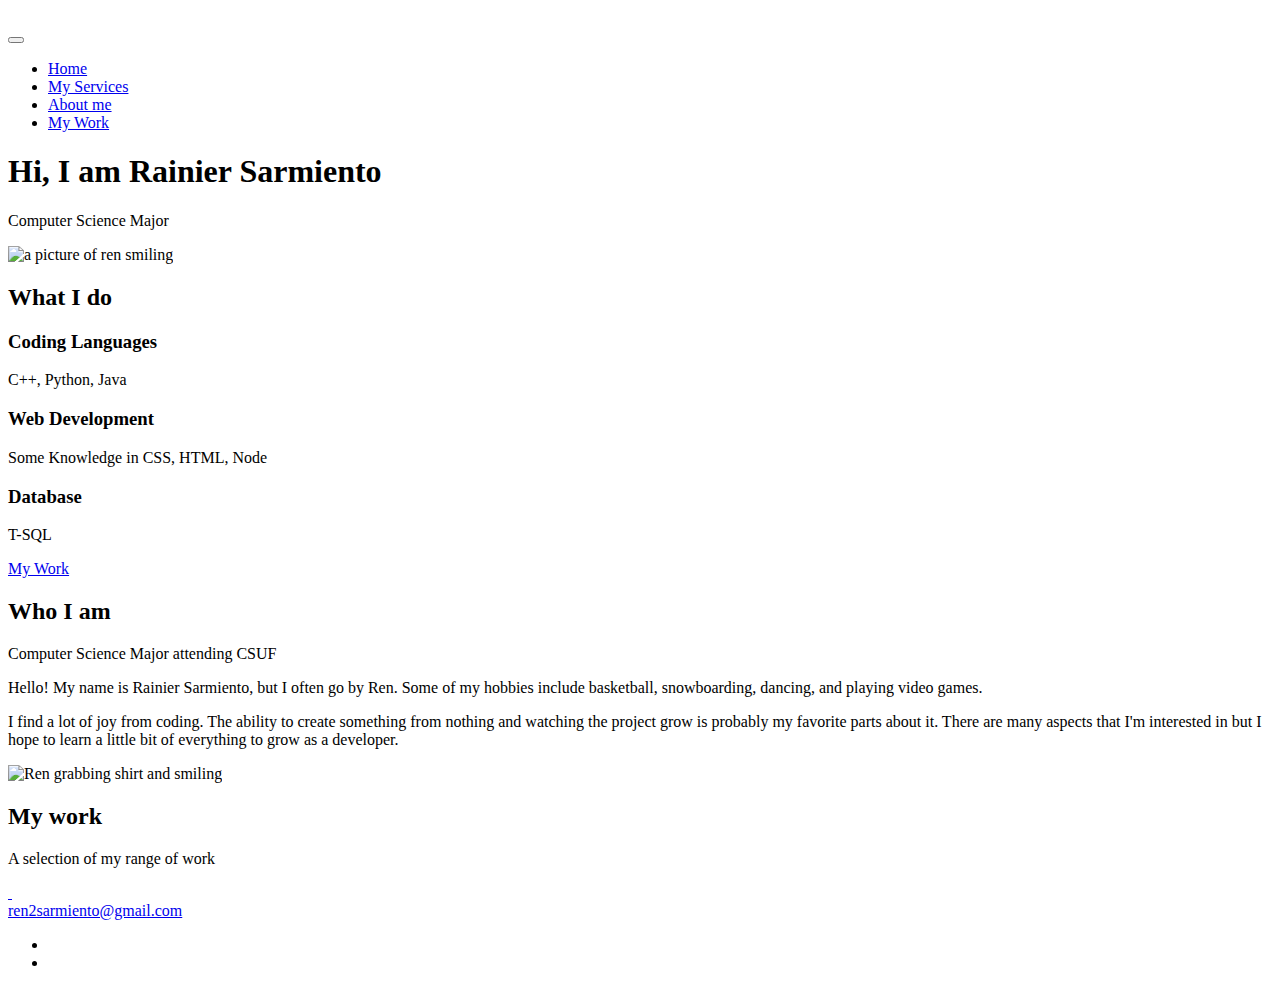
==== index.html @ 9c80d0d9 "Add files via upload" ====
<!DOCTYPE html>
<html lang="en">
    <head>
        <meta charset="UTF-8">
        <meta name="viewport" content="width=device-width, initial-scale=1.0">
        <title>DevJane Portfolio Website</title>
        <link rel="stylesheet" href="https://cdnjs.cloudflare.com/ajax/libs/normalize/7.0.0/normalize.min.css">
        <link rel="stylesheet" href="https://cdnjs.cloudflare.com/ajax/libs/font-awesome/5.11.2/css/all.css" integrity="sha256-46qynGAkLSFpVbEBog43gvNhfrOj+BmwXdxFgVK/Kvc=" crossorigin="anonymous" />  
        
        <!-- Update these with your own fonts -->
        <link href="https://fonts.googleapis.com/css?family=Source+Code+Pro:400,900|Source+Sans+Pro:300,900&display=swap" rel="stylesheet">
        
        <link rel="stylesheet" href="css/style.css">

    </head>
    <body>
        <header>
            <div class="logo">
                <img src="img/devjane.png" alt="">
            </div>
            <button class="nav-toggle" aria-label="toggle navigation">
                <span class="hamburger"></span>
            </button>
            <nav class="nav">
                <ul class="nav__list">
                    <li class="nav__item"><a href="#home" class="nav__link">Home</a></li>
                    <li class="nav__item"><a href="#services" class="nav__link">My Services</a></li>
                    <li class="nav__item"><a href="#about" class="nav__link">About me</a></li>
                    <li class="nav__item"><a href="#work" class="nav__link">My Work</a></li>
                </ul>
            </nav>
        </header>
        
        <!-- Introduction -->
        <section class="intro" id="home">
            <h1 class="section__title section__title--intro">
                Hi, I am <strong>Rainier Sarmiento</strong>
            </h1>
            <p class="section__subtitle section__subtitle--intro">Computer Science Major</p>
            <img src="img/realrenheadshot.jpg" alt="a picture of ren smiling" class="intro__img">
        </section>
        
        
        <!-- My services -->
        <section class="my-services" id="services">
            <h2 class="section__title section__title--services">What I do</h2>
            <div class="services">
                <div class="service">
                    <h3>Coding Languages</h3>
                    <p>
                        C++, Python, Java
                    </p>
                </div> <!-- / service -->
                
                <div class="service">
                    <h3>Web Development</h3>
                    <p>Some Knowledge in CSS, HTML, Node</p>
                </div> <!-- / service -->
       
                <div class="service">
                    <h3>Database</h3>
                    <p>T-SQL</p>
                </div> <!-- / service -->
            </div> <!-- / services -->
            
            <a href="#work" class="btn">My Work</a>
        </section>
        
        
        <!-- About me -->
        <section class="about-me" id="about">
           <h2 class="section__title section__title--about">Who I am</h2>
           <p class="section__subtitle section__subtitle--about">Computer Science Major attending CSUF</p>
           
           <div class="about-me__body">
               <p>Hello! My name is Rainier Sarmiento, but I often go by Ren. Some of my hobbies include 
                   basketball, snowboarding, dancing, and playing video games.
                </p>
               <p>I find a lot of joy from coding. The ability to create something from nothing and watching
                   the project grow is probably my favorite parts about it. There are many aspects that I'm interested
                   in but I hope to learn a little bit of everything to grow as a developer.
                </p>
           </div>
           
           <img src="img/rengrabshirt.jpg" alt="Ren grabbing shirt and smiling" class="about-me__img">
        </section>
        
        <!-- My Work -->
        <section class="my-work" id="work">
            <h2 class="section__title section__title--work">My work</h2>
            <p class="section__subtitle section__subtitle--work">A selection of my range of work</p>
            
            <div class="portfolio">
                <!-- Portfolio item 01 -->
                <a href="portfolio-item1.html" class="portfolio__item">
                    <img src="img/portitem1.jpeg" alt="" class="portfolio__img">
                </a>
                
                <!-- Portfolio item 02 -->
                <a href="portfolio-item2.html" class="portfolio__item">
                    <img src="img/portitem2.jpeg" alt="" class="portfolio__img">
                </a>
 
        </section>
        
        
        <!-- Footer -->
        <footer class="footer">
            <!-- replace with your own email address -->
            <a href="mailto:rensarmiento@gmail.com" class="footer__link">ren2sarmiento@gmail.com</a>
            <ul class="social-list">
                <li class="social-list__item">
                    <a class="social-list__link" href="https://instagram.com/rensarmiento">
                        <i class="fab fa-instagram"></i>
                    </a>
                </li>
                <li class="social-list__item">
                    <a class="social-list__link" href="https://github.com/rensarmiento">
                        <i class="fab fa-github"></i>
                    </a>
                </li>
            </ul>
        </footer>
        
        
        <script src="js/index.js"></script>
        
    </body>
</html>
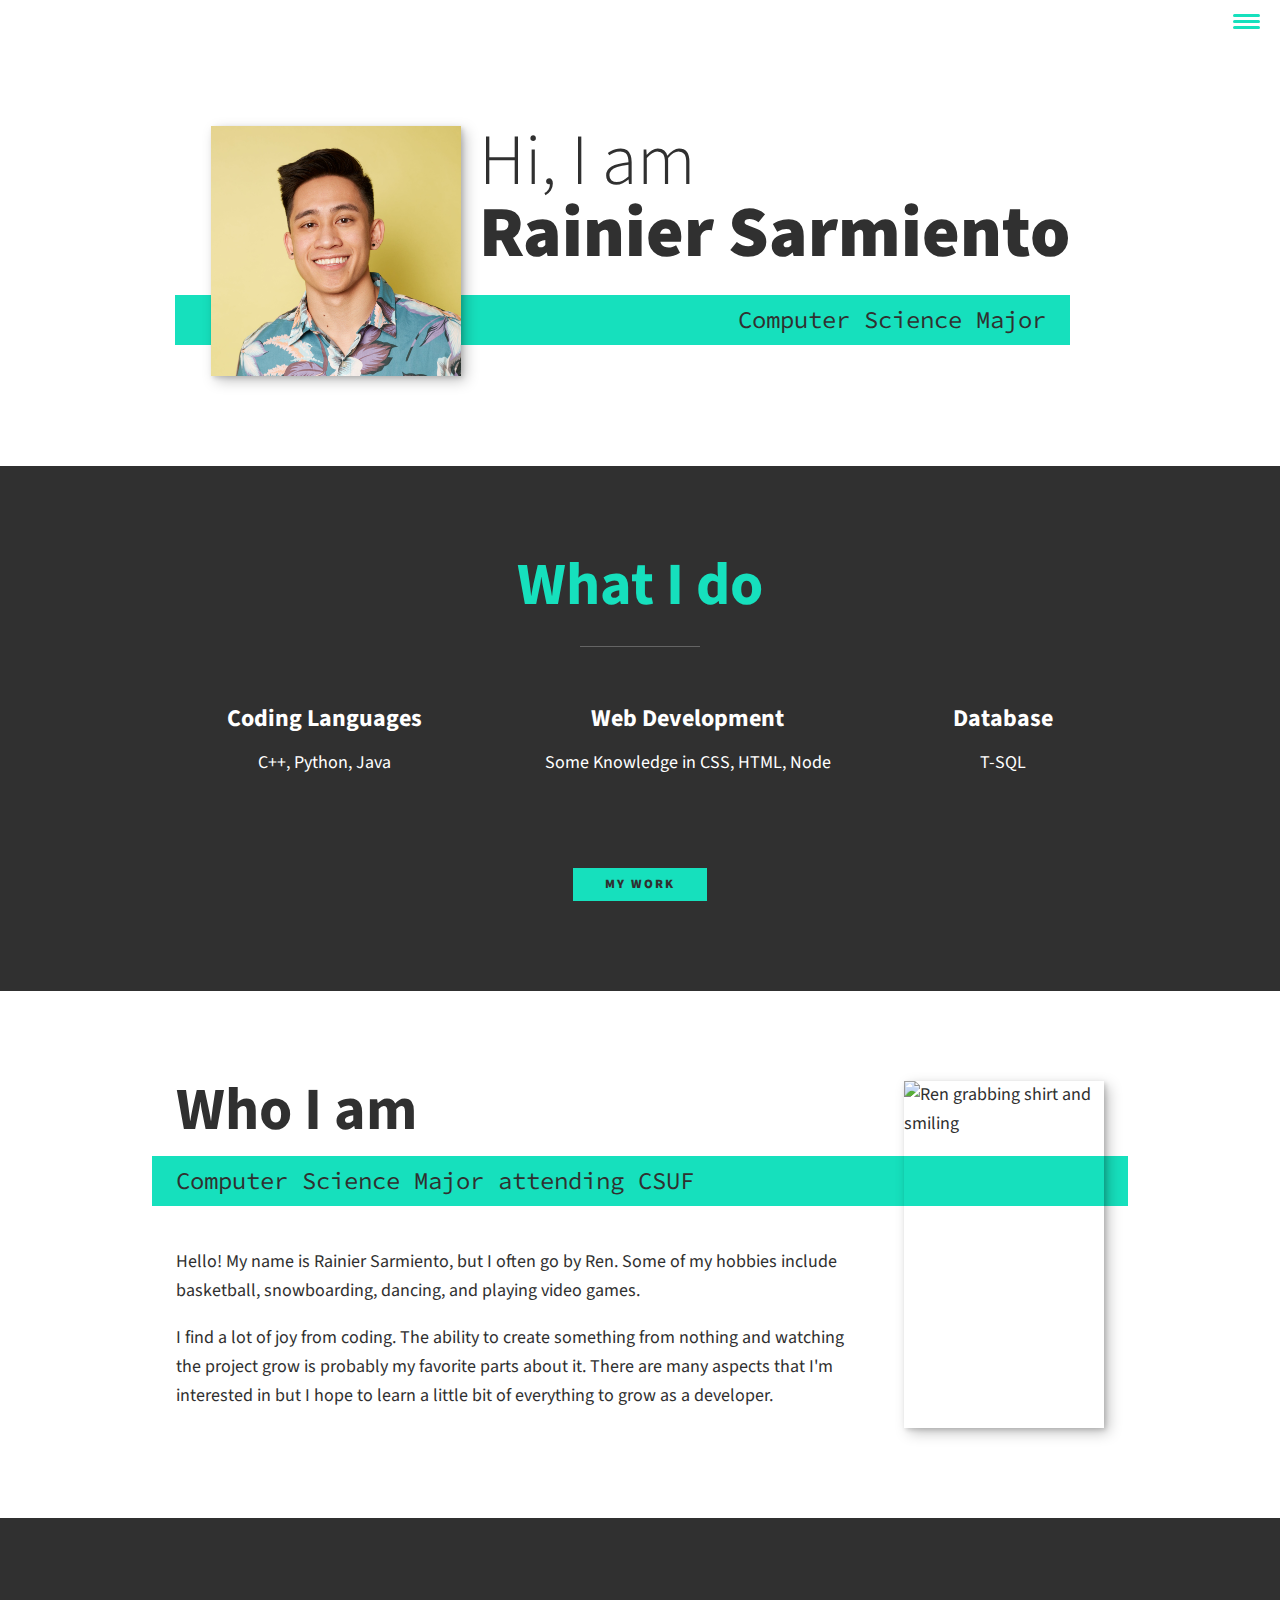
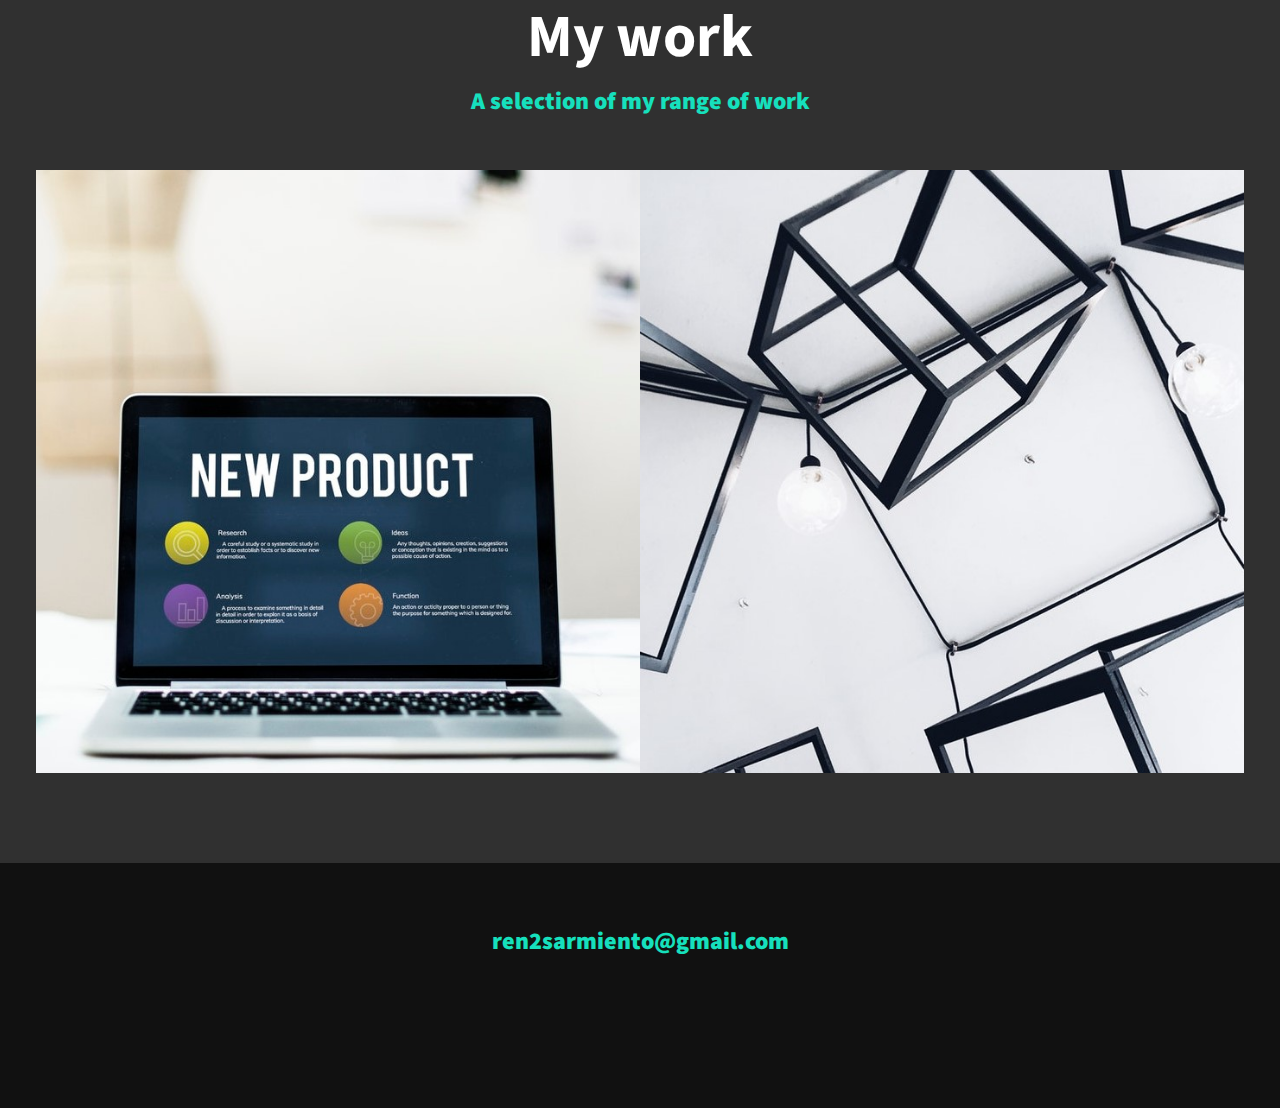
==== commit 55d8c998: "Update index.html" ====
--- a/index.html
+++ b/index.html
@@ -3,7 +3,7 @@
     <head>
         <meta charset="UTF-8">
         <meta name="viewport" content="width=device-width, initial-scale=1.0">
-        <title>DevJane Portfolio Website</title>
+        <title>Ren Sarmiento Portfolio Website</title>
         <link rel="stylesheet" href="https://cdnjs.cloudflare.com/ajax/libs/normalize/7.0.0/normalize.min.css">
         <link rel="stylesheet" href="https://cdnjs.cloudflare.com/ajax/libs/font-awesome/5.11.2/css/all.css" integrity="sha256-46qynGAkLSFpVbEBog43gvNhfrOj+BmwXdxFgVK/Kvc=" crossorigin="anonymous" />  
         
@@ -16,7 +16,7 @@
     <body>
         <header>
             <div class="logo">
-                <img src="img/devjane.png" alt="">
+                <img src="" alt="">
             </div>
             <button class="nav-toggle" aria-label="toggle navigation">
                 <span class="hamburger"></span>
@@ -82,7 +82,7 @@
                 </p>
            </div>
            
-           <img src="img/rengrabshirt.jpg" alt="Ren grabbing shirt and smiling" class="about-me__img">
+           <img src="img/rengrabshirt1.jpg" alt="Ren grabbing shirt and smiling" class="about-me__img">
         </section>
         
         <!-- My Work -->
@@ -126,4 +126,4 @@
         <script src="js/index.js"></script>
         
     </body>
-</html>+</html>
--- a/css/style.css
+++ b/css/style.css
@@ -0,0 +1,458 @@
+*,
+*::before,
+*::after {
+  box-sizing: border-box;
+}
+
+/* Custom Properties, update these for your own design */
+
+:root {
+  --ff-primary: "Source Sans Pro", sans-serif;
+  --ff-secondary: "Source Code Pro", monospace;
+
+  --fw-reg: 300;
+  --fw-bold: 900;
+
+  --clr-light: #fff;
+  --clr-dark: #303030;
+  --clr-accent: #16e0bd;
+
+  --fs-h1: 3rem;
+  --fs-h2: 2.25rem;
+  --fs-h3: 1.25rem;
+  --fs-body: 1rem;
+
+  --bs: 0.25em 0.25em 0.75em rgba(0, 0, 0, 0.25),
+    0.125em 0.125em 0.25em rgba(0, 0, 0, 0.15);
+}
+
+@media (min-width: 800px) {
+  :root {
+    --fs-h1: 4.5rem;
+    --fs-h2: 3.75rem;
+    --fs-h3: 1.5rem;
+    --fs-body: 1.125rem;
+  }
+}
+
+/* General styles */
+
+html {
+  scroll-behavior: smooth;
+}
+
+body {
+  background: var(--clr-light);
+  color: var(--clr-dark);
+  margin: 0;
+  font-family: var(--ff-primary);
+  font-size: var(--fs-body);
+  line-height: 1.6;
+}
+
+section {
+  padding: 5em 2em;
+}
+
+img {
+  display: block;
+  max-width: 100%;
+}
+
+strong {
+  font-weight: var(--fw-bold);
+}
+
+:focus {
+  outline: 3px solid var(--clr-accent);
+  outline-offset: 3px;
+}
+
+/* Buttons */
+
+.btn {
+  display: inline-block;
+  padding: 0.5em 2.5em;
+  background: var(--clr-accent);
+  color: var(--clr-dark);
+  text-decoration: none;
+  cursor: pointer;
+  font-size: 0.8rem;
+  text-transform: uppercase;
+  letter-spacing: 2px;
+  font-weight: var(--fw-bold);
+  transition: transform 200ms ease-in-out;
+}
+
+.btn:hover {
+  transform: scale(1.1);
+}
+
+/* Typography */
+
+h1,
+h2,
+h3 {
+  line-height: 1;
+  margin: 0;
+}
+
+h1 {
+  font-size: var(--fs-h1);
+}
+h2 {
+  font-size: var(--fs-h2);
+}
+h3 {
+  font-size: var(--fs-h3);
+}
+
+.section__title {
+  margin-bottom: 0.25em;
+}
+
+.section__title--intro {
+  font-weight: var(--fw-reg);
+}
+
+.section__title--intro strong {
+  display: block;
+}
+
+.section__subtitle {
+  margin: 0;
+  font-size: var(--fs-h3);
+}
+
+.section__subtitle--intro,
+.section__subtitle--about {
+  background: var(--clr-accent);
+  padding: 0.25em 1em;
+  font-family: var(--ff-secondary);
+  margin-bottom: 1em;
+}
+
+.section__subtitle--work {
+  color: var(--clr-accent);
+  font-weight: var(--fw-bold);
+  margin-bottom: 2em;
+}
+
+/* header */
+
+header {
+  display: flex;
+  justify-content: space-between;
+  padding: 1em;
+}
+
+.logo {
+  max-width: 100px;
+}
+
+.nav {
+  position: fixed;
+  background: var(--clr-dark);
+  color: var(--clr-light);
+  top: 0;
+  bottom: 0;
+  left: 0;
+  right: 0;
+  z-index: 100;
+
+  transform: translateX(100%);
+  transition: transform 250ms cubic-bezier(0.5, 0, 0.5, 1);
+}
+
+.nav__list {
+  list-style: none;
+  display: flex;
+  height: 100%;
+  flex-direction: column;
+  justify-content: space-evenly;
+  align-items: center;
+  margin: 0;
+  padding: 0;
+}
+
+.nav__link {
+  color: inherit;
+  font-weight: var(--fw-bold);
+  font-size: var(--fs-h2);
+  text-decoration: none;
+}
+
+.nav__link:hover {
+  color: var(--clr-accent);
+}
+
+.nav-toggle {
+  padding: 0.5em;
+  background: transparent;
+  border: 0;
+  cursor: pointer;
+  position: absolute;
+  right: 1em;
+  top: 1em;
+  z-index: 1000;
+}
+
+.nav-open .nav {
+  transform: translateX(0);
+}
+
+.nav-open .nav-toggle {
+  position: fixed;
+}
+
+.nav-open .hamburger {
+  transform: rotate(0.625turn);
+}
+
+.nav-open .hamburger::before {
+  transform: rotate(90deg) translateX(-6px);
+}
+
+.nav-open .hamburger::after {
+  opacity: 0;
+}
+
+.hamburger {
+  display: block;
+  position: relative;
+}
+
+.hamburger,
+.hamburger::before,
+.hamburger::after {
+  background: var(--clr-accent);
+  width: 2em;
+  height: 3px;
+  border-radius: 1em;
+  transition: transform 250ms ease-in-out;
+}
+
+.hamburger::before,
+.hamburger::after {
+  content: "";
+  position: absolute;
+  left: 0;
+  right: 0;
+}
+
+.hamburger::before {
+  top: 6px;
+}
+.hamburger::after {
+  bottom: 6px;
+}
+
+/*  Intro section  */
+
+.intro {
+  position: relative;
+}
+
+.intro__img {
+  box-shadow: var(--bs);
+}
+
+.section__subtitle--intro {
+  display: inline-block;
+}
+
+@media (min-width: 600px) {
+  .intro {
+    display: grid;
+    width: min-content;
+    margin: 0 auto;
+    grid-column-gap: 1em;
+    grid-template-areas:
+      "img title"
+      "img subtitle";
+    grid-template-columns: min-content max-content;
+  }
+
+  .intro__img {
+    grid-area: img;
+    min-width: 250px;
+    position: relative;
+    z-index: 2;
+  }
+
+  .section__subtitle--intro {
+    align-self: start;
+    grid-column: -1 / 1;
+    grid-row: 2;
+    text-align: right;
+    position: relative;
+    left: -1.5em;
+    width: calc(100% + 1.5em);
+  }
+}
+
+/*  My services section  */
+
+.my-services {
+  background-color: var(--clr-dark);
+  background-image: url(../img/services-bg.jpg);
+  background-size: cover;
+  /* background-blend-mode: multiply; */
+  color: var(--clr-light);
+  text-align: center;
+}
+
+.section__title--services {
+  color: var(--clr-accent);
+  position: relative;
+}
+
+.section__title--services::after {
+  content: "";
+  display: block;
+  width: 2em;
+  height: 1px;
+  margin: 0.5em auto 1em;
+  background: var(--clr-light);
+  opacity: 0.25;
+}
+
+.services {
+  margin-bottom: 4em;
+}
+
+.service {
+  max-width: 500px;
+  margin: 0 auto;
+}
+
+@media (min-width: 800px) {
+  .services {
+    display: flex;
+    max-width: 1000px;
+    margin-left: auto;
+    margin-right: auto;
+  }
+
+  .service + .service {
+    margin-left: 2em;
+  }
+}
+
+.about-me {
+  max-width: 1000px;
+  margin: 0 auto;
+}
+
+.about-me__img {
+  box-shadow: var(--bs);
+}
+
+@media (min-width: 600px) {
+  .about-me {
+    display: grid;
+    grid-template-columns: 1fr 200px;
+    grid-template-areas:
+      "title img"
+      "subtitle img"
+      "text img";
+    grid-column-gap: 2em;
+  }
+
+  .section__title--about {
+    grid-area: title;
+  }
+
+  .section__subtitle--about {
+    grid-column: 1 / -1;
+    grid-row: 2;
+    position: relative;
+    left: -1em;
+    width: calc(100% + 2em);
+    padding-left: 1em;
+    padding-right: calc(200px + 4em);
+  }
+
+  .about-me__img {
+    grid-area: img;
+    position: relative;
+    z-index: 2;
+  }
+}
+
+/* My Work */
+
+.my-work {
+  background-color: var(--clr-dark);
+  color: var(--clr-light);
+  text-align: center;
+}
+
+.portfolio {
+  display: grid;
+  grid-template-columns: repeat(auto-fit, minmax(300px, 1fr));
+}
+
+.portfolio__item {
+  background: var(--clr-accent);
+  overflow: hidden;
+}
+
+.portfolio__img {
+  transition: transform 750ms cubic-bezier(0.5, 0, 0.5, 1), opacity 250ms linear;
+}
+
+.portfolio__item:focus {
+  position: relative;
+  z-index: 2;
+}
+
+.portfolio__img:hover,
+.portfolio__item:focus .portfolio__img {
+  transform: scale(1.2);
+  opacity: 0.5;
+}
+
+/* footer */
+
+.footer {
+  background: #111;
+  color: var(--clr-accent);
+  text-align: center;
+  padding: 2.5em 0;
+  font-size: var(--fs-h3);
+}
+
+.footer a {
+  color: inherit;
+  text-decoration: none;
+}
+
+.footer__link {
+  font-weight: var(--fw-bold);
+}
+
+.footer__link:hover,
+.social-list__link:hover {
+  opacity: 0.7;
+}
+
+.footer__link:hover {
+  text-decoration: underline;
+}
+
+.social-list {
+  list-style: none;
+  display: flex;
+  justify-content: center;
+  margin: 2em 0 0;
+  padding: 0;
+}
+
+.social-list__item {
+  margin: 0 0.5em;
+}
+
+.social-list__link {
+  padding: 0.5em;
+}
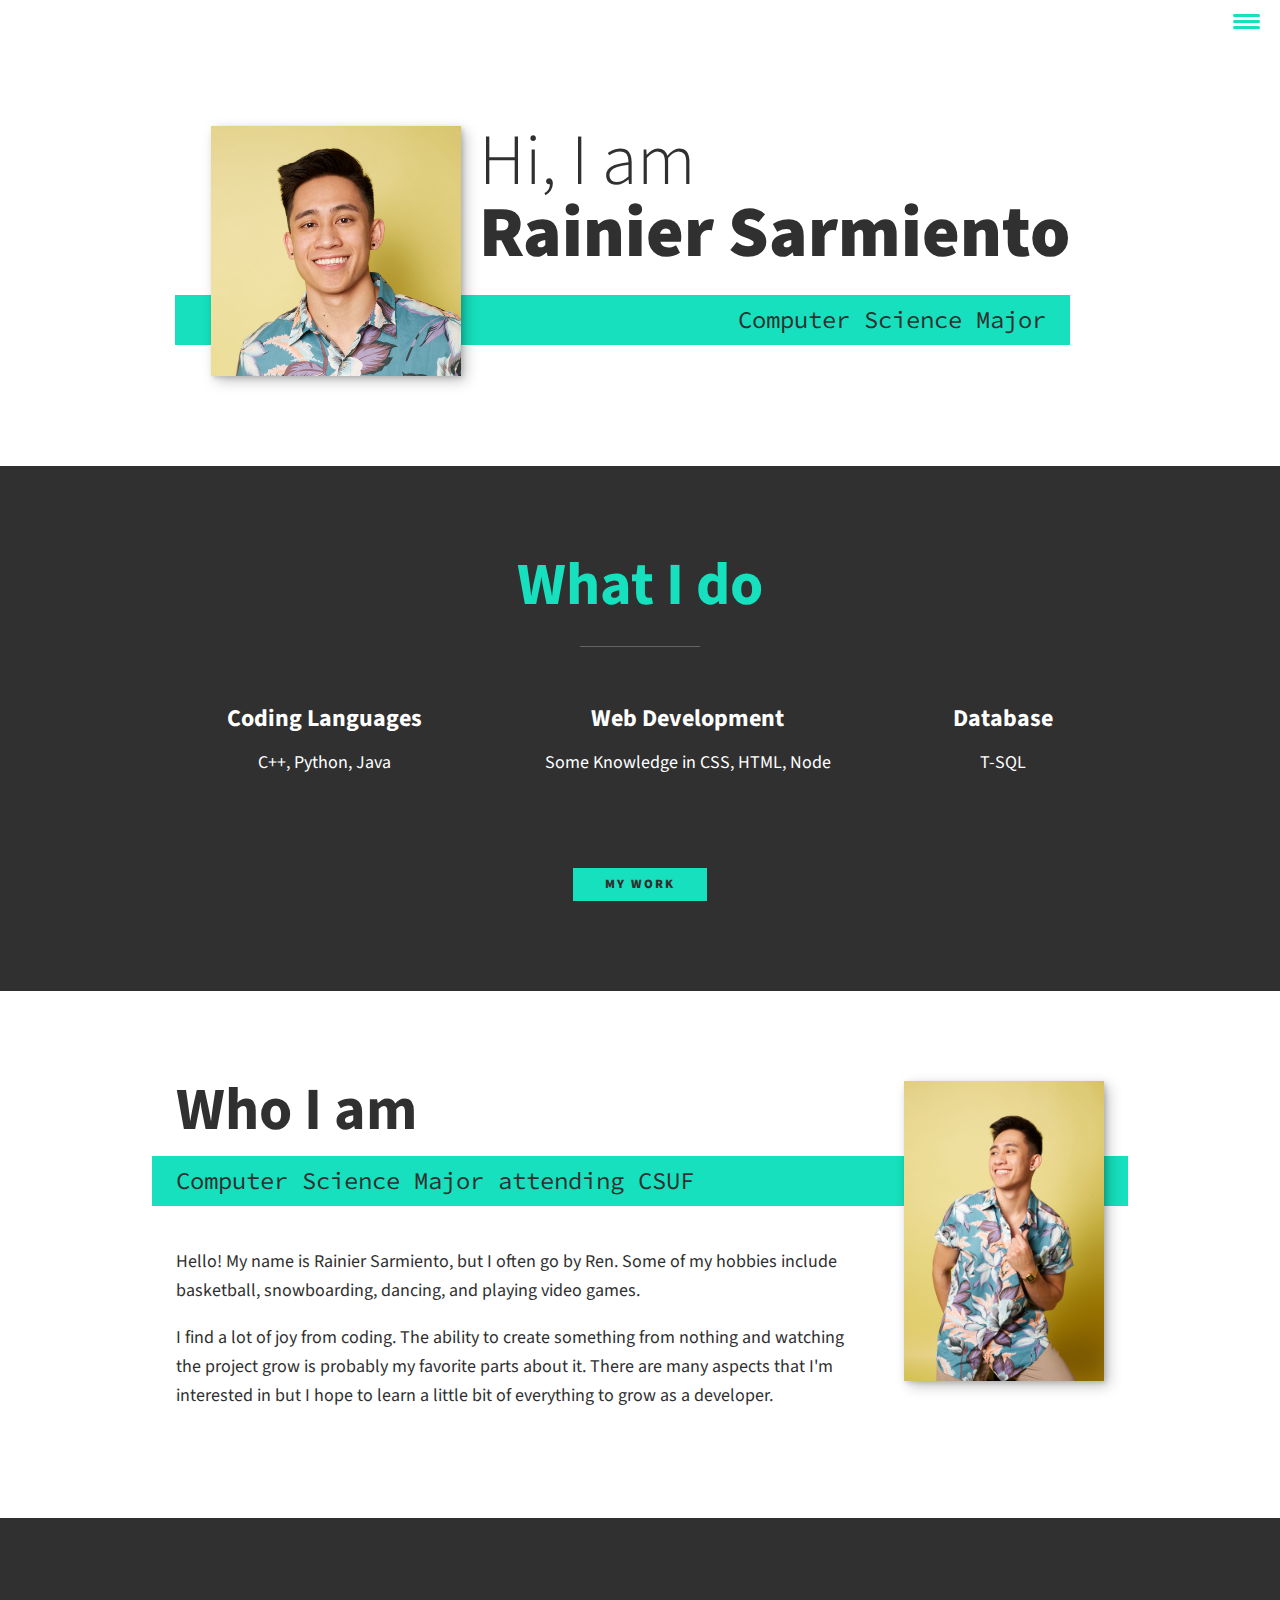
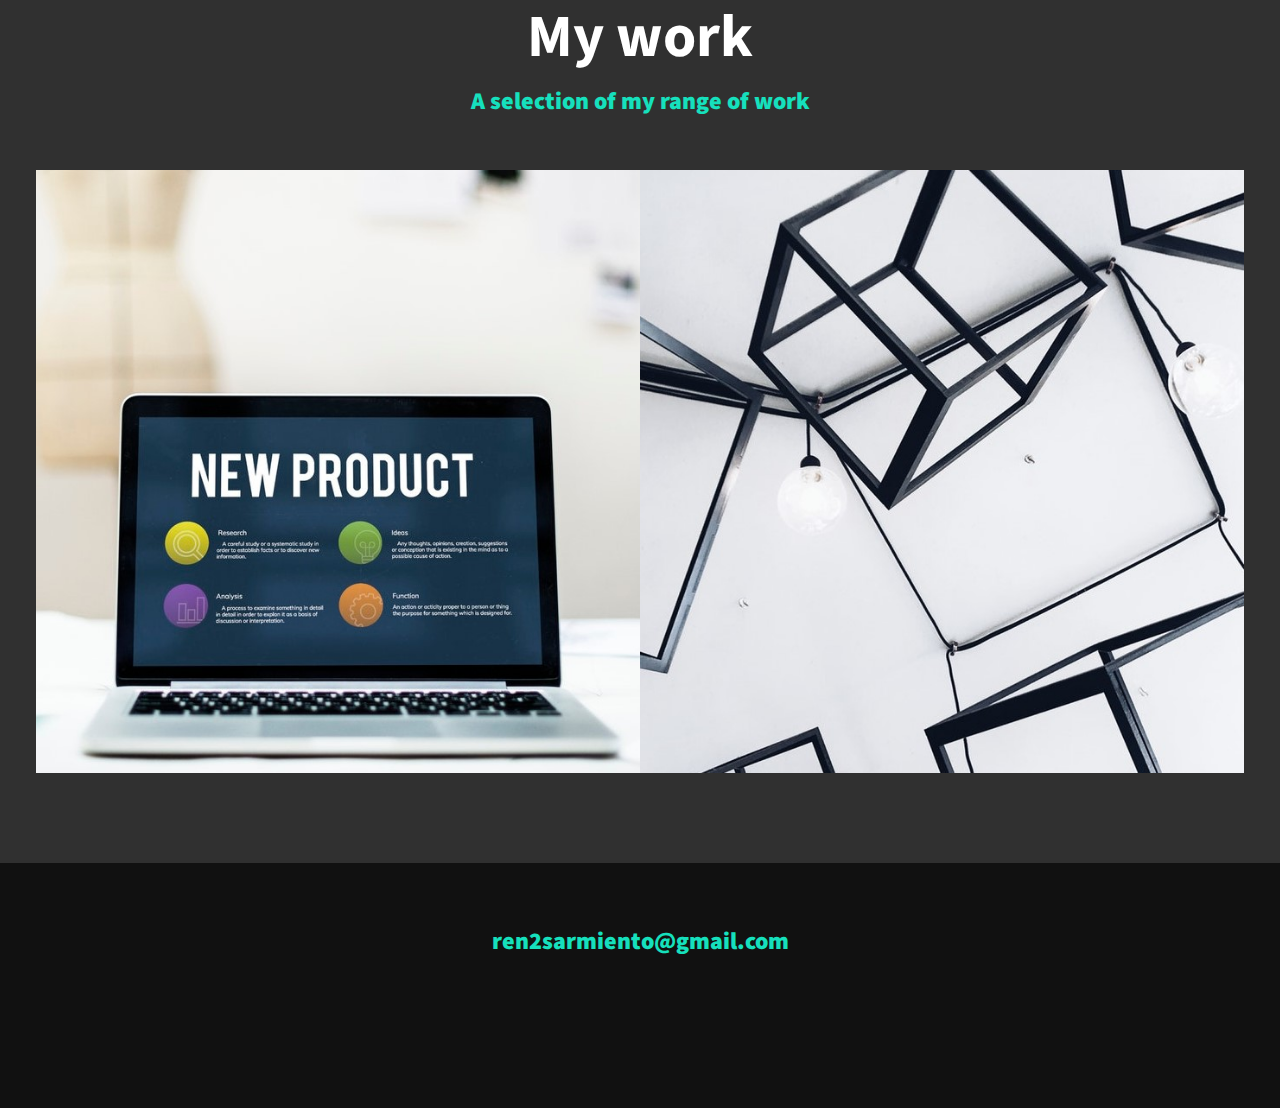
==== commit f47431e5: "Update index.html" ====
--- a/index.html
+++ b/index.html
@@ -82,7 +82,7 @@
                 </p>
            </div>
            
-           <img src="img/rengrabshirt1.jpg" alt="Ren grabbing shirt and smiling" class="about-me__img">
+           <img src="img/rengrabshirt.jpg" alt="Ren grabbing shirt and smiling" class="about-me__img">
         </section>
         
         <!-- My Work -->
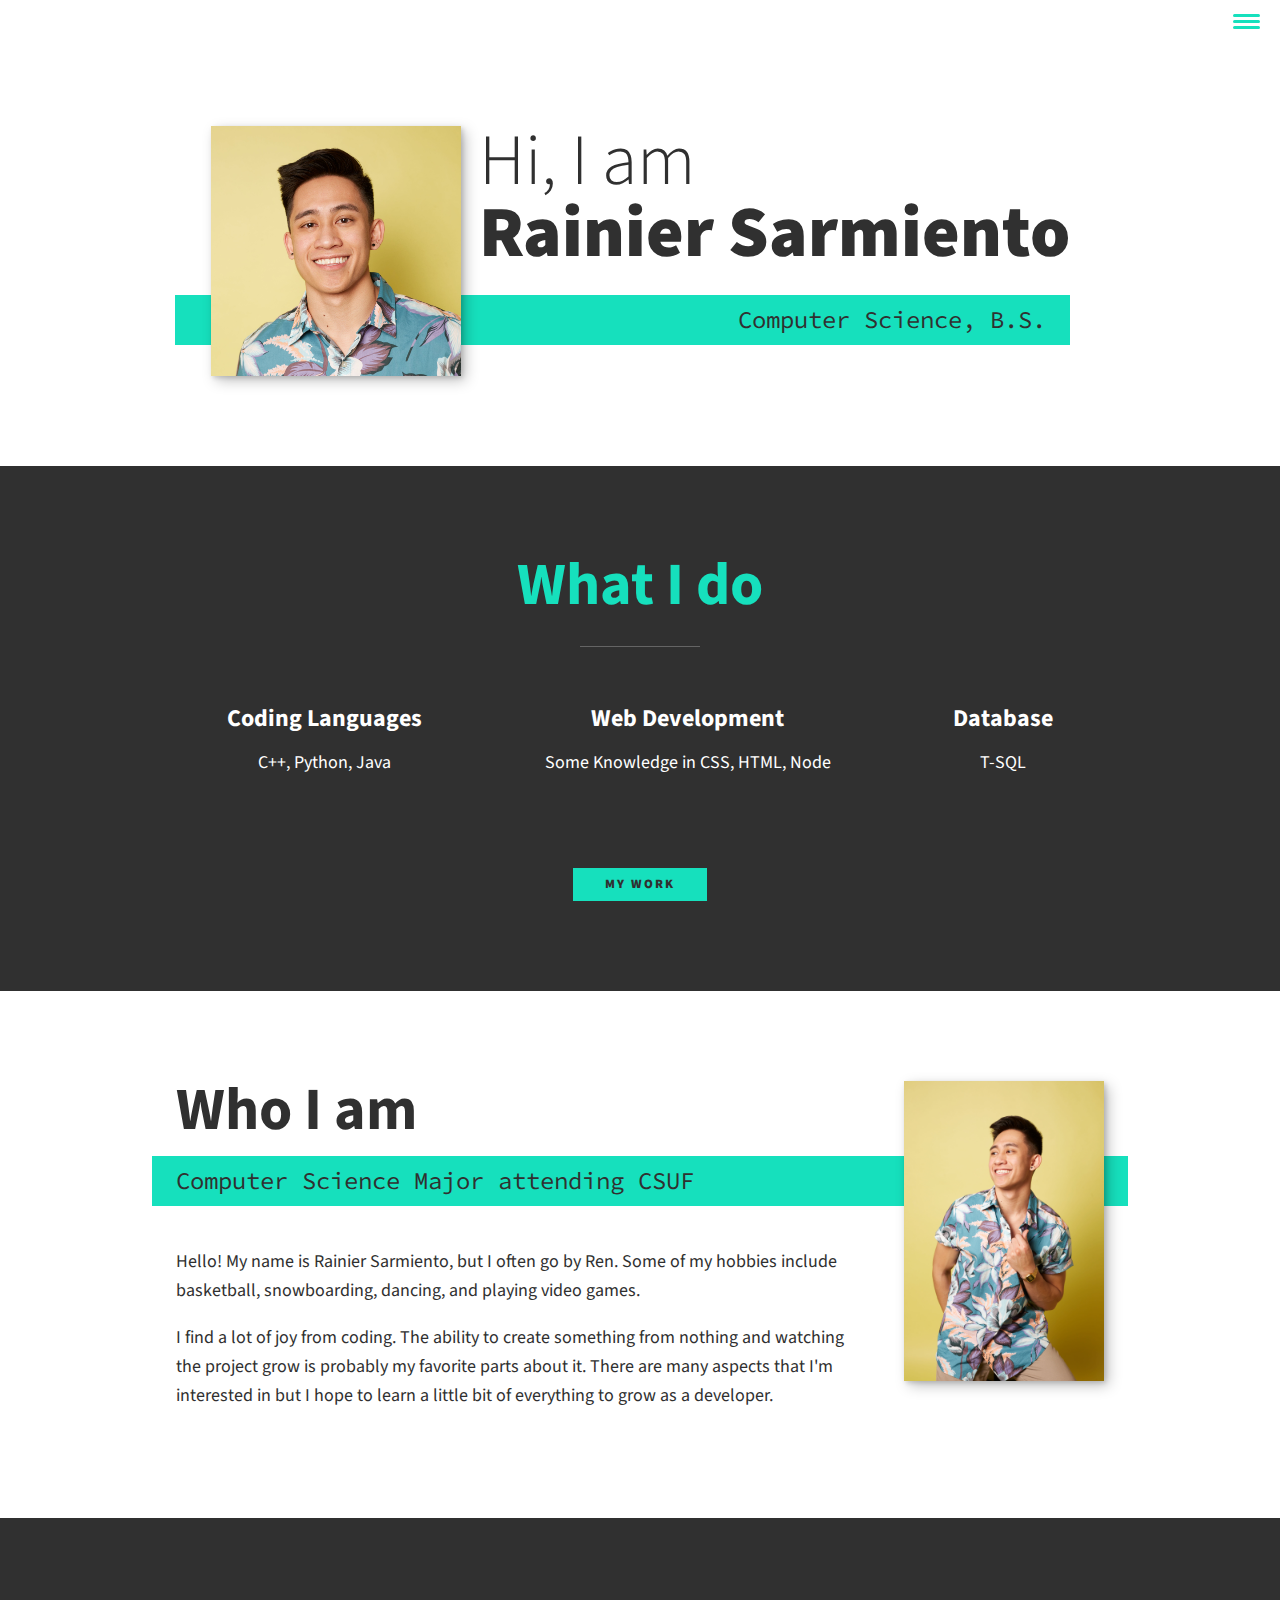
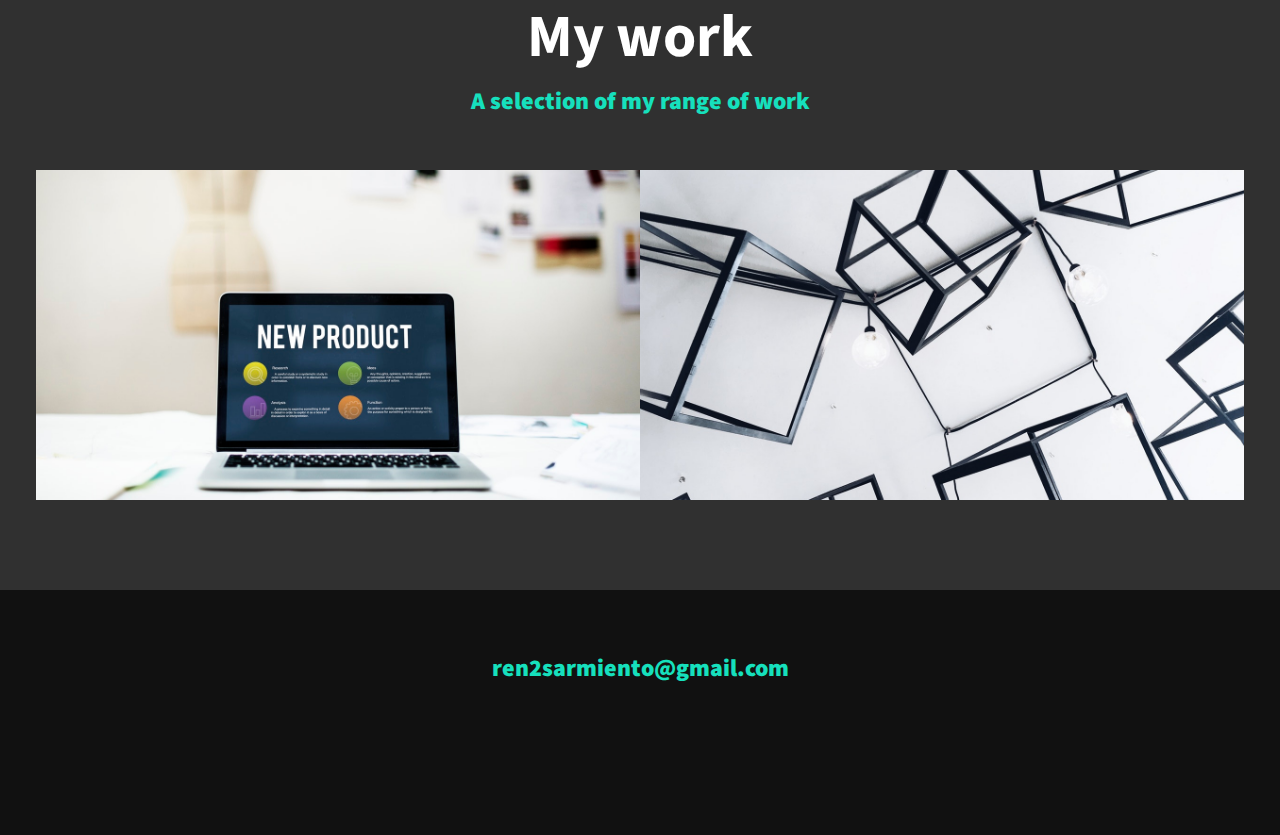
==== commit 0ab14e5c: "edited title" ====
--- a/index.html
+++ b/index.html
@@ -36,7 +36,7 @@
             <h1 class="section__title section__title--intro">
                 Hi, I am <strong>Rainier Sarmiento</strong>
             </h1>
-            <p class="section__subtitle section__subtitle--intro">Computer Science Major</p>
+            <p class="section__subtitle section__subtitle--intro">Computer Science, B.S.</p>
             <img src="img/realrenheadshot.jpg" alt="a picture of ren smiling" class="intro__img">
         </section>
         
--- a/css/style.css
+++ b/css/style.css
@@ -1,91 +1,91 @@
 *,
 *::before,
 *::after {
-  box-sizing: border-box;
+    box-sizing: border-box;
 }
 
 /* Custom Properties, update these for your own design */
 
 :root {
-  --ff-primary: "Source Sans Pro", sans-serif;
-  --ff-secondary: "Source Code Pro", monospace;
-
-  --fw-reg: 300;
-  --fw-bold: 900;
-
-  --clr-light: #fff;
-  --clr-dark: #303030;
-  --clr-accent: #16e0bd;
-
-  --fs-h1: 3rem;
-  --fs-h2: 2.25rem;
-  --fs-h3: 1.25rem;
-  --fs-body: 1rem;
-
-  --bs: 0.25em 0.25em 0.75em rgba(0, 0, 0, 0.25),
-    0.125em 0.125em 0.25em rgba(0, 0, 0, 0.15);
+    --ff-primary: 'Source Sans Pro', sans-serif;
+    --ff-secondary: 'Source Code Pro', monospace;
+    
+    --fw-reg: 300;
+    --fw-bold: 900;
+    
+    --clr-light: #fff;
+    --clr-dark: #303030;
+    --clr-accent: #16e0bd;
+    
+    --fs-h1: 3rem;
+    --fs-h2: 2.25rem;
+    --fs-h3: 1.25rem;
+    --fs-body: 1rem;
+    
+    --bs: 0.25em 0.25em 0.75em rgba(0,0,0,.25),
+          0.125em 0.125em 0.25em rgba(0,0,0,.15);
 }
 
 @media (min-width: 800px) {
-  :root {
-    --fs-h1: 4.5rem;
-    --fs-h2: 3.75rem;
-    --fs-h3: 1.5rem;
-    --fs-body: 1.125rem;
-  }
+    :root {
+        --fs-h1: 4.5rem;
+        --fs-h2: 3.75rem;
+        --fs-h3: 1.5rem;
+        --fs-body: 1.125rem;
+    }
 }
 
 /* General styles */
 
-html {
-  scroll-behavior: smooth;
-}
+/* endable this to add smooth scrolling */
+/* html {
+    scroll-behavior: smooth;
+} */
+
 
 body {
-  background: var(--clr-light);
-  color: var(--clr-dark);
-  margin: 0;
-  font-family: var(--ff-primary);
-  font-size: var(--fs-body);
-  line-height: 1.6;
+    background: var(--clr-light);
+    color: var(--clr-dark);
+    margin: 0;
+    font-family: var(--ff-primary);
+    font-size: var(--fs-body);
+    line-height: 1.6;
 }
 
 section {
-  padding: 5em 2em;
+    padding: 5em 2em;
 }
 
 img {
-  display: block;
-  max-width: 100%;
-}
-
-strong {
-  font-weight: var(--fw-bold);
-}
+    display: block;
+    max-width: 100%;
+}
+
+strong { font-weight: var(--fw-bold) }
 
 :focus {
-  outline: 3px solid var(--clr-accent);
-  outline-offset: 3px;
+    outline: 3px solid var(--clr-accent);
+    outline-offset: 3px;
 }
 
 /* Buttons */
 
 .btn {
-  display: inline-block;
-  padding: 0.5em 2.5em;
-  background: var(--clr-accent);
-  color: var(--clr-dark);
-  text-decoration: none;
-  cursor: pointer;
-  font-size: 0.8rem;
-  text-transform: uppercase;
-  letter-spacing: 2px;
-  font-weight: var(--fw-bold);
-  transition: transform 200ms ease-in-out;
+    display: inline-block;
+    padding: .5em 2.5em;
+    background: var(--clr-accent);
+    color: var(--clr-dark);
+    text-decoration: none;
+    cursor: pointer;
+    font-size: .8rem;
+    text-transform: uppercase;
+    letter-spacing: 2px;
+    font-weight: var(--fw-bold);
+    transition: transform 200ms ease-in-out;
 }
 
 .btn:hover {
-  transform: scale(1.1);
+    transform: scale(1.1);
 }
 
 /* Typography */
@@ -93,366 +93,386 @@
 h1,
 h2,
 h3 {
-  line-height: 1;
-  margin: 0;
-}
-
-h1 {
-  font-size: var(--fs-h1);
-}
-h2 {
-  font-size: var(--fs-h2);
-}
-h3 {
-  font-size: var(--fs-h3);
-}
+    line-height: 1;
+    margin: 0;
+}
+
+h1 { font-size: var(--fs-h1) }
+h2 { font-size: var(--fs-h2) }
+h3 { font-size: var(--fs-h3) }
+
 
 .section__title {
-  margin-bottom: 0.25em;
+    margin-bottom: .25em;
 }
 
 .section__title--intro {
-  font-weight: var(--fw-reg);
+    font-weight: var(--fw-reg);
 }
 
 .section__title--intro strong {
-  display: block;
+    display: block;
 }
 
 .section__subtitle {
-  margin: 0;
-  font-size: var(--fs-h3);
+    margin: 0;
+    font-size: var(--fs-h3);
 }
 
 .section__subtitle--intro,
 .section__subtitle--about {
-  background: var(--clr-accent);
-  padding: 0.25em 1em;
-  font-family: var(--ff-secondary);
-  margin-bottom: 1em;
+    background: var(--clr-accent);
+    padding: .25em 1em;
+    font-family: var(--ff-secondary);
+    margin-bottom: 1em;
 }
 
 .section__subtitle--work {
-  color: var(--clr-accent);
-  font-weight: var(--fw-bold);
-  margin-bottom: 2em;
+    color: var(--clr-accent);
+    font-weight: var(--fw-bold);
+    margin-bottom: 2em;
 }
 
 /* header */
 
 header {
-  display: flex;
-  justify-content: space-between;
-  padding: 1em;
+    display: flex;
+    justify-content: space-between;
+    padding: 1em;
 }
 
 .logo {
-  max-width: 100px;
+    max-width: 100px;
 }
 
 .nav {
-  position: fixed;
-  background: var(--clr-dark);
-  color: var(--clr-light);
-  top: 0;
-  bottom: 0;
-  left: 0;
-  right: 0;
-  z-index: 100;
-
-  transform: translateX(100%);
-  transition: transform 250ms cubic-bezier(0.5, 0, 0.5, 1);
+    position: fixed;
+    background: var(--clr-dark);
+    color: var(--clr-light);
+    top: 0;
+    bottom: 0;
+    left: 0;
+    right: 0;
+    z-index: 100;
+    
+    transform: translateX(100%);
+    transition: transform 250ms cubic-bezier(.5, 0, .5, 1);
 }
 
 .nav__list {
-  list-style: none;
-  display: flex;
-  height: 100%;
-  flex-direction: column;
-  justify-content: space-evenly;
-  align-items: center;
-  margin: 0;
-  padding: 0;
+    list-style: none;
+    display: flex;
+    height: 100%;
+    flex-direction: column;
+    justify-content: space-evenly;
+    align-items: center;
+    margin: 0;
+    padding: 0;
 }
 
 .nav__link {
-  color: inherit;
-  font-weight: var(--fw-bold);
-  font-size: var(--fs-h2);
-  text-decoration: none;
+    color: inherit;
+    font-weight: var(--fw-bold);
+    font-size: var(--fs-h2);
+    text-decoration: none;
 }
 
 .nav__link:hover {
-  color: var(--clr-accent);
+    color: var(--clr-accent);
 }
 
 .nav-toggle {
-  padding: 0.5em;
-  background: transparent;
-  border: 0;
-  cursor: pointer;
-  position: absolute;
-  right: 1em;
-  top: 1em;
-  z-index: 1000;
+    padding: .5em;
+    background: transparent;
+    border: 0;
+    cursor: pointer;
+    position: absolute;
+    right: 1em;
+    top: 1em;
+    z-index: 1000;
 }
 
 .nav-open .nav {
-  transform: translateX(0);
+    transform: translateX(0);
 }
 
 .nav-open .nav-toggle {
-  position: fixed;
+    position: fixed;
 }
 
 .nav-open .hamburger {
-  transform: rotate(0.625turn);
+    transform: rotate(.625turn);
 }
 
 .nav-open .hamburger::before {
-  transform: rotate(90deg) translateX(-6px);
+    transform: rotate(90deg) translateX(-6px);
 }
 
 .nav-open .hamburger::after {
-  opacity: 0;
-}
+    opacity: 0;
+}
+
+
+
+
+
 
 .hamburger {
-  display: block;
-  position: relative;
+    display: block;
+    position: relative;
 }
 
 .hamburger,
 .hamburger::before,
 .hamburger::after {
-  background: var(--clr-accent);
-  width: 2em;
-  height: 3px;
-  border-radius: 1em;
-  transition: transform 250ms ease-in-out;
-}
+    background: var(--clr-accent);
+    width: 2em;
+    height: 3px;
+    border-radius: 1em;
+    transition: transform 250ms ease-in-out;
+}
+
 
 .hamburger::before,
 .hamburger::after {
-  content: "";
-  position: absolute;
-  left: 0;
-  right: 0;
-}
-
-.hamburger::before {
-  top: 6px;
-}
-.hamburger::after {
-  bottom: 6px;
-}
+    content: '';
+    position: absolute;
+    left: 0;
+    right: 0;
+}
+
+.hamburger::before { top: 6px; }
+.hamburger::after { bottom: 6px; }
+
 
 /*  Intro section  */
 
 .intro {
-  position: relative;
+    position: relative;
 }
 
 .intro__img {
-  box-shadow: var(--bs);
+    box-shadow: var(--bs);
 }
 
 .section__subtitle--intro {
-  display: inline-block;
+    display: inline-block;
 }
 
 @media (min-width: 600px) {
-  .intro {
+    .intro {
+        display: grid;
+        width: min-content;
+        margin: 0 auto;
+        grid-column-gap: 1em;
+        grid-template-areas: 
+            "img title"
+            "img subtitle";
+        grid-template-columns: min-content max-content;
+    }
+    
+    .intro__img {
+        grid-area: img;
+        min-width: 250px;
+        position: relative;
+        z-index: 2;
+    }    
+    
+    .section__subtitle--intro {
+        align-self: start;
+        grid-column: -1 / 1;
+        grid-row: 2;
+        text-align: right;
+        position: relative;
+        left: -1.5em;
+        width: calc(100% + 1.5em);
+    }
+}
+
+
+
+/*  My services section  */
+
+.my-services {
+    background-color: var(--clr-dark);
+    background-image: url(../img/services-bg.jpg);
+    background-size: cover;
+    /* background-blend-mode: multiply; */
+    color: var(--clr-light);
+    text-align: center;
+}
+
+.section__title--services {
+    color: var(--clr-accent);
+    position: relative;
+}
+
+.section__title--services::after {
+    content: '';
+    display: block;
+    width: 2em;
+    height: 1px;
+    margin: 0.5em auto 1em;
+    background: var(--clr-light);
+    opacity: 0.25;
+}
+
+.services {
+    margin-bottom: 4em;
+}
+
+.service {
+    max-width: 500px;
+    margin: 0 auto;
+}
+
+@media (min-width: 800px) {
+    .services {
+        display: flex;
+        max-width: 1000px;
+        margin-left: auto;
+        margin-right: auto;
+    }
+    
+    .service + .service {
+        margin-left: 2em;
+    }
+}
+
+
+.about-me {
+    max-width: 1000px;
+    margin: 0 auto;
+}
+
+.about-me__img {
+    box-shadow: var(--bs);
+}
+
+@media (min-width: 600px) {
+    .about-me {
+        display: grid;
+        grid-template-columns: 1fr 200px;
+        grid-template-areas: 
+            "title img"
+            "subtitle img"
+            "text img";
+        grid-column-gap: 2em;
+    }
+    
+    .section__title--about {
+        grid-area: title;
+    }
+    
+    .section__subtitle--about {
+        grid-column: 1 / -1;
+        grid-row: 2;
+        position: relative;
+        left: -1em;
+        width: calc(100% + 2em);
+        padding-left: 1em;
+        padding-right: calc(200px + 4em);
+    }
+    
+    .about-me__img {
+        grid-area: img;
+        position: relative;
+        z-index: 2;
+    }
+}
+
+/* My Work */
+
+.my-work {
+    background-color: var(--clr-dark);
+    color: var(--clr-light);
+    text-align: center;    
+}
+
+.portfolio {
     display: grid;
-    width: min-content;
-    margin: 0 auto;
-    grid-column-gap: 1em;
-    grid-template-areas:
-      "img title"
-      "img subtitle";
-    grid-template-columns: min-content max-content;
-  }
-
-  .intro__img {
-    grid-area: img;
-    min-width: 250px;
+    grid-template-columns: repeat(auto-fit, minmax(300px, 1fr));
+}
+
+.portfolio__item {
+    background: var(--clr-accent);
+    overflow: hidden;
+}
+
+.portfolio__img {
+    transition: 
+        transform 750ms cubic-bezier(.5, 0, .5, 1),
+        opacity 250ms linear;
+}
+
+.portfolio__item:focus {
     position: relative;
     z-index: 2;
-  }
-
-  .section__subtitle--intro {
-    align-self: start;
-    grid-column: -1 / 1;
-    grid-row: 2;
-    text-align: right;
-    position: relative;
-    left: -1.5em;
-    width: calc(100% + 1.5em);
-  }
-}
-
-/*  My services section  */
-
-.my-services {
-  background-color: var(--clr-dark);
-  background-image: url(../img/services-bg.jpg);
-  background-size: cover;
-  /* background-blend-mode: multiply; */
-  color: var(--clr-light);
-  text-align: center;
-}
-
-.section__title--services {
-  color: var(--clr-accent);
-  position: relative;
-}
-
-.section__title--services::after {
-  content: "";
-  display: block;
-  width: 2em;
-  height: 1px;
-  margin: 0.5em auto 1em;
-  background: var(--clr-light);
-  opacity: 0.25;
-}
-
-.services {
-  margin-bottom: 4em;
-}
-
-.service {
-  max-width: 500px;
-  margin: 0 auto;
-}
-
-@media (min-width: 800px) {
-  .services {
+}
+
+.portfolio__img:hover,
+.portfolio__item:focus .portfolio__img {
+    transform: scale(1.2);
+    opacity: .5;
+}
+
+
+/* footer */
+
+.footer {
+    background: #111;
+    color: var(--clr-accent);
+    text-align: center;
+    padding: 2.5em 0;
+    font-size: var(--fs-h3);
+
+}
+
+.footer a { 
+    color: inherit;
+    text-decoration: none;
+}
+
+.footer__link {
+    font-weight: var(--fw-bold);
+}
+
+.footer__link:hover,
+.social-list__link:hover {
+    opacity: .7;
+}
+
+.footer__link:hover {
+    text-decoration: underline;
+}
+
+.social-list {
+    list-style: none;
     display: flex;
+    justify-content: center;
+    margin: 2em 0 0;
+    padding: 0;
+}
+
+.social-list__item {
+    margin: 0 .5em;
+}
+
+.social-list__link {
+    padding: .5em;
+}
+
+
+/* Individual portfolio item styles */
+
+.portfolio-item-individual {
+    padding: 0 2em 2em;
     max-width: 1000px;
+    margin: 0 auto;
+}
+
+.portfolio-item-individual p {
+    max-width: 600px;
     margin-left: auto;
     margin-right: auto;
-  }
-
-  .service + .service {
-    margin-left: 2em;
-  }
-}
-
-.about-me {
-  max-width: 1000px;
-  margin: 0 auto;
-}
-
-.about-me__img {
-  box-shadow: var(--bs);
-}
-
-@media (min-width: 600px) {
-  .about-me {
-    display: grid;
-    grid-template-columns: 1fr 200px;
-    grid-template-areas:
-      "title img"
-      "subtitle img"
-      "text img";
-    grid-column-gap: 2em;
-  }
-
-  .section__title--about {
-    grid-area: title;
-  }
-
-  .section__subtitle--about {
-    grid-column: 1 / -1;
-    grid-row: 2;
-    position: relative;
-    left: -1em;
-    width: calc(100% + 2em);
-    padding-left: 1em;
-    padding-right: calc(200px + 4em);
-  }
-
-  .about-me__img {
-    grid-area: img;
-    position: relative;
-    z-index: 2;
-  }
-}
-
-/* My Work */
-
-.my-work {
-  background-color: var(--clr-dark);
-  color: var(--clr-light);
-  text-align: center;
-}
-
-.portfolio {
-  display: grid;
-  grid-template-columns: repeat(auto-fit, minmax(300px, 1fr));
-}
-
-.portfolio__item {
-  background: var(--clr-accent);
-  overflow: hidden;
-}
-
-.portfolio__img {
-  transition: transform 750ms cubic-bezier(0.5, 0, 0.5, 1), opacity 250ms linear;
-}
-
-.portfolio__item:focus {
-  position: relative;
-  z-index: 2;
-}
-
-.portfolio__img:hover,
-.portfolio__item:focus .portfolio__img {
-  transform: scale(1.2);
-  opacity: 0.5;
-}
-
-/* footer */
-
-.footer {
-  background: #111;
-  color: var(--clr-accent);
-  text-align: center;
-  padding: 2.5em 0;
-  font-size: var(--fs-h3);
-}
-
-.footer a {
-  color: inherit;
-  text-decoration: none;
-}
-
-.footer__link {
-  font-weight: var(--fw-bold);
-}
-
-.footer__link:hover,
-.social-list__link:hover {
-  opacity: 0.7;
-}
-
-.footer__link:hover {
-  text-decoration: underline;
-}
-
-.social-list {
-  list-style: none;
-  display: flex;
-  justify-content: center;
-  margin: 2em 0 0;
-  padding: 0;
-}
-
-.social-list__item {
-  margin: 0 0.5em;
-}
-
-.social-list__link {
-  padding: 0.5em;
-}
+}
